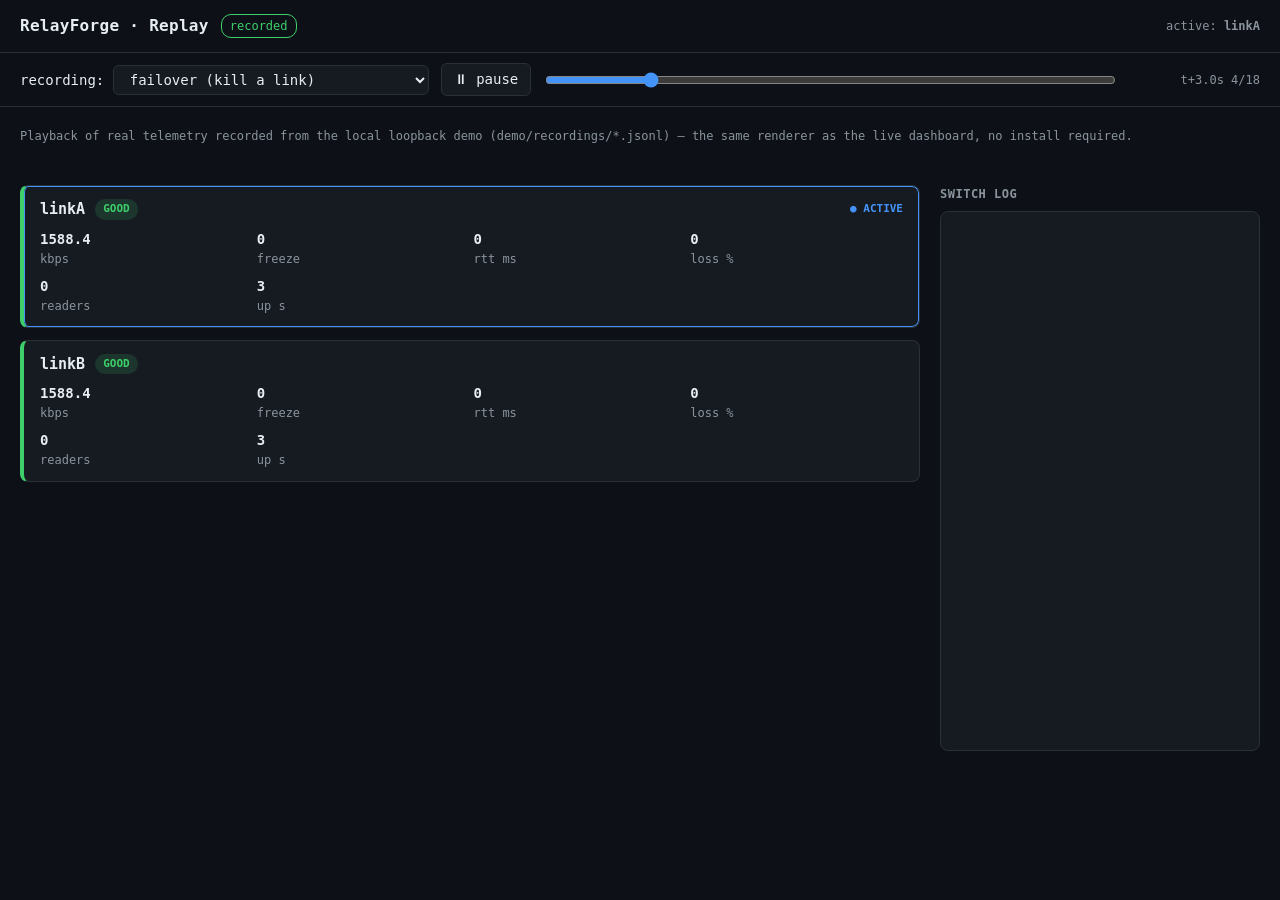
==== web/replay.html @ ae79b741 "Add zero-install replay viewer (GitHub Pages) + shared frontend - web/replay.html: plays recorded JS" ====
<!doctype html>
<html lang="en">
<head>
<meta charset="utf-8">
<meta name="viewport" content="width=device-width, initial-scale=1">
<title>RelayForge — Replay (recorded telemetry)</title>
<link rel="stylesheet" href="styles.css">
</head>
<body>
<header>
  <h1>RelayForge · Replay</h1>
  <span id="conn" class="live">recorded</span>
  <span class="spacer hdr-active">active: <b id="active">—</b></span>
</header>
<div class="controls">
  <label>recording:
    <select id="rec">
      <option value="failover">failover (kill a link)</option>
      <option value="recover">recover (kill → restore primary)</option>
      <option value="degraded">degraded (low bitrate, no flap)</option>
    </select>
  </label>
  <button id="play">⏸ pause</button>
  <input id="scrub" type="range" min="0" max="0" value="0">
  <span class="time" id="time">—</span>
</div>
<p class="note">Playback of real telemetry recorded from the local loopback demo (<code>demo/recordings/*.jsonl</code>) — the same renderer as the live dashboard, no install required.</p>
<main>
  <section id="cards"><div class="empty">loading…</div></section>
  <aside>
    <h2>Switch log</h2>
    <div id="log"></div>
  </aside>
</main>
<script src="render.js"></script>
<script>
  const dash = makeDashboard({
    cardsEl: document.getElementById("cards"),
    activeEl: document.getElementById("active"),
    logEl: document.getElementById("log"),
  });
  const recEl = document.getElementById("rec");
  const playEl = document.getElementById("play");
  const scrubEl = document.getElementById("scrub");
  const timeEl = document.getElementById("time");
  const STEP_MS = 300;

  let snaps = [], idx = 0, t0 = 0, timer = null;

  function fmt(i) {
    if (!snaps.length) return "—";
    const rel = (snaps[i].ts - t0).toFixed(1);
    return `t+${rel}s   ${i + 1}/${snaps.length}`;
  }

  function seek(i) {            // jump: rebuild log from the start up to i
    idx = Math.max(0, Math.min(i, snaps.length - 1));
    dash.reset();
    for (let k = 0; k <= idx; k++) dash.render(snaps[k]);
    scrubEl.value = idx;
    timeEl.textContent = fmt(idx);
  }

  function step() {             // advance one frame (log accumulates forward)
    if (idx >= snaps.length - 1) { seek(0); return; }  // loop
    idx++;
    dash.render(snaps[idx]);
    scrubEl.value = idx;
    timeEl.textContent = fmt(idx);
  }

  function setPlaying(on) {
    if (timer) { clearInterval(timer); timer = null; }
    if (on) timer = setInterval(step, STEP_MS);
    playEl.textContent = on ? "⏸ pause" : "▶ play";
  }

  async function load(name) {
    setPlaying(false);
    const res = await fetch(`../demo/recordings/${name}.jsonl`, { cache: "no-store" });
    const text = await res.text();
    snaps = text.split("\n").filter(Boolean).map(JSON.parse);
    t0 = snaps.length ? snaps[0].ts : 0;
    scrubEl.max = Math.max(0, snaps.length - 1);
    seek(0);
    setPlaying(true);
  }

  recEl.onchange = () => load(recEl.value);
  playEl.onclick = () => setPlaying(!timer);
  scrubEl.oninput = () => { setPlaying(false); seek(+scrubEl.value); };
  load(recEl.value);
</script>
</body>
</html>
---- web/styles.css ----
:root {
  --good:#3ecf6b; --degraded:#e3b341; --dead:#f25c54;
  --bg:#0d1117; --card:#161b22; --line:#2a3038; --fg:#e6edf3; --dim:#8b949e; --accent:#4493f8;
}
* { box-sizing: border-box; }
body { margin:0; background:var(--bg); color:var(--fg); font:14px/1.5 ui-monospace,SFMono-Regular,Menlo,Consolas,monospace; }
header { display:flex; align-items:center; gap:12px; padding:14px 20px; border-bottom:1px solid var(--line); flex-wrap:wrap; }
header h1 { font-size:16px; margin:0; font-weight:600; letter-spacing:.3px; }
#conn { font-size:12px; padding:2px 8px; border-radius:10px; border:1px solid var(--line); color:var(--dim); }
#conn.live { color:var(--good); border-color:var(--good); }
#conn.down { color:var(--dead); border-color:var(--dead); }
.spacer { margin-left:auto; }
.hdr-active { color:var(--dim); font-size:12px; }
main { padding:20px; display:grid; grid-template-columns:1fr 320px; gap:20px; align-items:start; }
#cards { display:flex; flex-direction:column; gap:12px; }
.card { background:var(--card); border:1px solid var(--line); border-left-width:4px; border-radius:8px; padding:12px 16px; }
.card.GOOD { border-left-color:var(--good); }
.card.DEGRADED { border-left-color:var(--degraded); }
.card.DEAD { border-left-color:var(--dead); opacity:.7; }
.card.active { box-shadow:0 0 0 1px var(--accent) inset; }
.row1 { display:flex; align-items:center; gap:10px; }
.name { font-size:15px; font-weight:600; }
.badge { font-size:11px; padding:2px 8px; border-radius:10px; font-weight:600; }
.badge.GOOD { background:rgba(62,207,107,.15); color:var(--good); }
.badge.DEGRADED { background:rgba(227,179,65,.15); color:var(--degraded); }
.badge.DEAD { background:rgba(242,92,84,.15); color:var(--dead); }
.active-pill { margin-left:auto; font-size:11px; color:var(--accent); font-weight:600; }
.metrics { margin-top:8px; display:grid; grid-template-columns:repeat(4,1fr); gap:8px 4px; font-size:12px; color:var(--dim); }
.metrics b { display:block; color:var(--fg); font-size:14px; font-weight:600; }
aside h2 { font-size:12px; color:var(--dim); text-transform:uppercase; letter-spacing:.5px; margin:0 0 8px; }
#log { background:var(--card); border:1px solid var(--line); border-radius:8px; padding:10px; height:60vh; overflow:auto; font-size:12px; }
#log div { padding:2px 0; border-bottom:1px solid #1c2128; }
#log .t { color:var(--dim); }
.empty { color:var(--dim); padding:20px; text-align:center; }

/* replay controls */
.controls { display:flex; align-items:center; gap:12px; padding:10px 20px; border-bottom:1px solid var(--line); flex-wrap:wrap; }
.controls button, .controls select {
  background:var(--card); color:var(--fg); border:1px solid var(--line); border-radius:6px;
  padding:5px 12px; font:inherit; cursor:pointer;
}
.controls button:hover { border-color:var(--accent); }
.controls input[type=range] { flex:1; min-width:160px; accent-color:var(--accent); }
.controls .time { color:var(--dim); font-size:12px; min-width:130px; text-align:right; }
.note { padding:8px 20px; color:var(--dim); font-size:12px; }
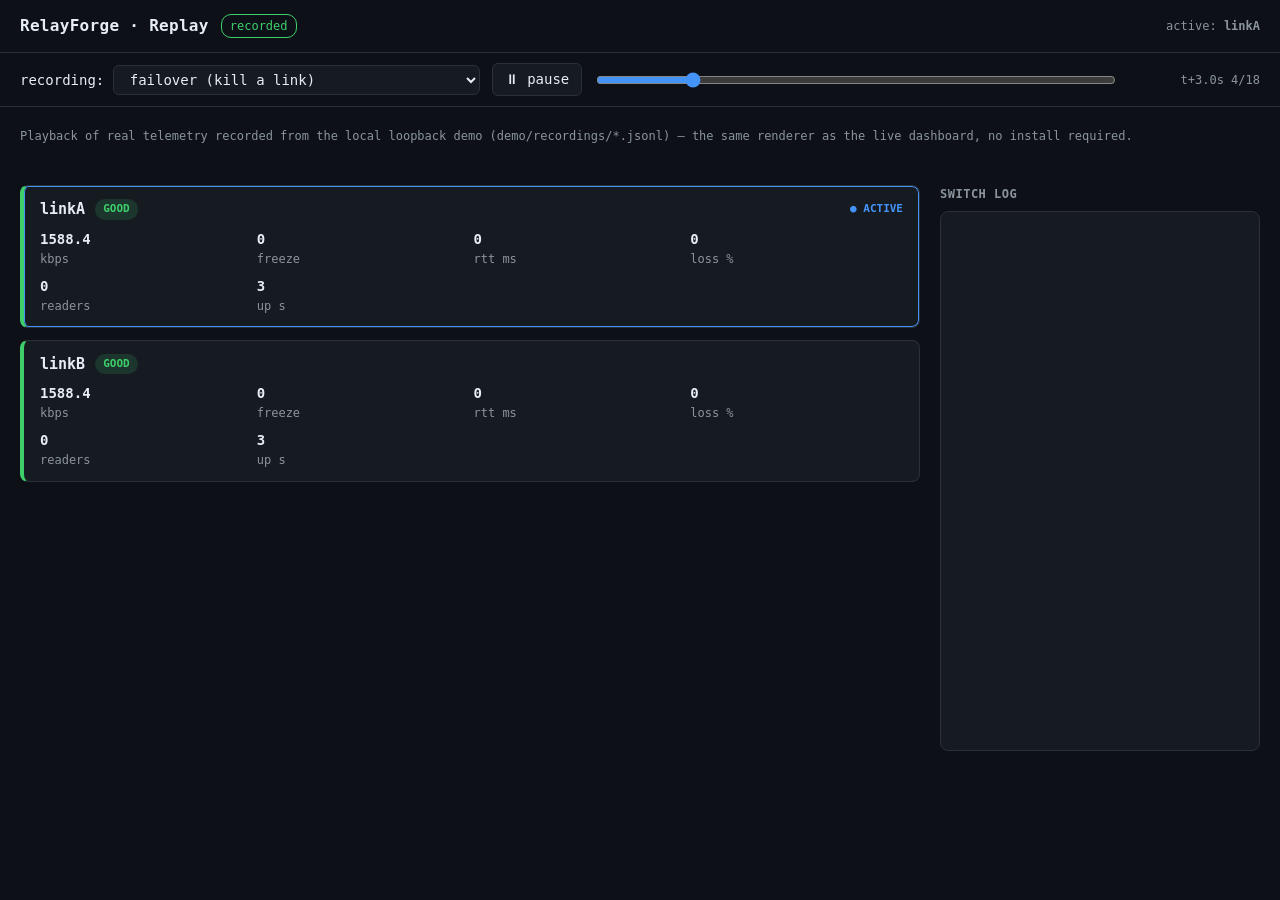
==== commit 24c5ec3a: "Add synthetic source (~3s freeze demo, no MediaMTX) + README hero GIF & architecture diagram - contr" ====
--- a/web/replay.html
+++ b/web/replay.html
@@ -16,6 +16,7 @@
   <label>recording:
     <select id="rec">
       <option value="failover">failover (kill a link)</option>
+      <option value="freeze">freeze (~3s: bytes stall, socket open)</option>
       <option value="recover">recover (kill → restore primary)</option>
       <option value="degraded">degraded (low bitrate, no flap)</option>
     </select>
